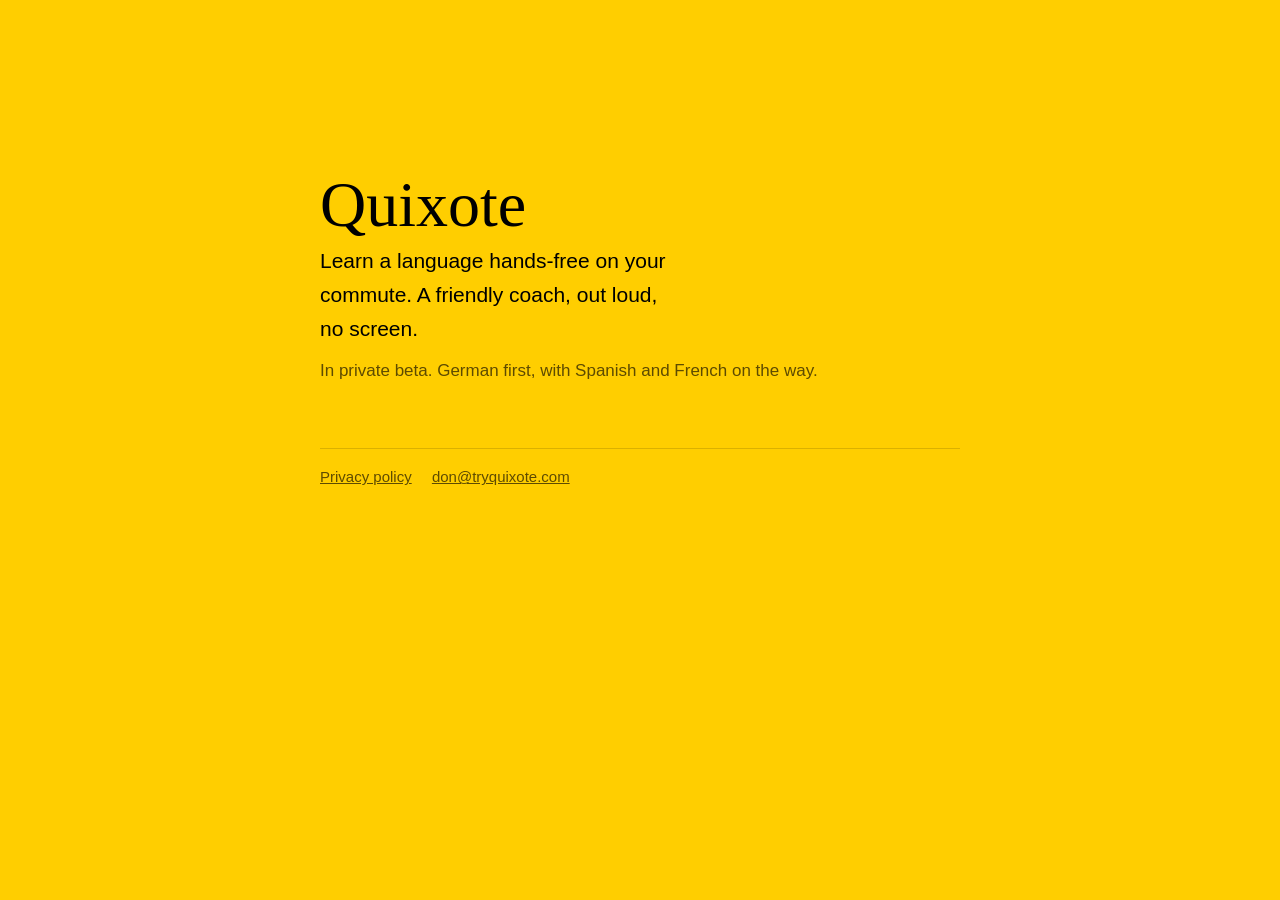
==== index.html @ da176c23 "Site: home page and privacy policy Co-Authored-By: Claude Opus 5.5 <noreply@anthropic.com> Claude-Se" ====
<!doctype html>
<html lang="en">
<head>
<meta charset="utf-8">
<meta name="viewport" content="width=device-width, initial-scale=1">
<title>Quixote</title>
<meta name="description" content="Learn a language hands-free on your commute.">
<link rel="stylesheet" href="/style.css">
</head>
<body>
<main class="page hero">
  <h1>Quixote</h1>
  <p class="lede">Learn a language hands-free on your commute. A friendly coach, out loud, no screen.</p>
  <p class="muted">In private beta. German first, with Spanish and French on the way.</p>
  <footer>
    <a href="/privacy/">Privacy policy</a>
    <a href="mailto:don@tryquixote.com">don@tryquixote.com</a>
  </footer>
</main>
</body>
</html>
---- style.css ----
:root { --bg: #FFCE00; --ink: #000; --muted: #5E4B00; --line: rgba(0,0,0,0.14); }
* { box-sizing: border-box; }
body { margin: 0; background: var(--bg); color: var(--ink); font: 17px/1.6 -apple-system, BlinkMacSystemFont, "Segoe UI", Helvetica, Arial, sans-serif; }
.page { max-width: 680px; margin: 0 auto; padding: 48px 20px 80px; }
h1 { font-family: Georgia, "Times New Roman", serif; font-weight: 400; font-size: 44px; line-height: 1.1; margin: 8px 0 4px; }
h2 { font-size: 19px; margin: 36px 0 6px; padding-top: 18px; border-top: 1px solid var(--line); }
p, li { margin: 0 0 12px; }
ul { padding-left: 20px; }
a { color: var(--ink); }
.muted { color: var(--muted); }
.back { display: inline-block; color: var(--muted); text-decoration: none; margin-bottom: 18px; }
.hero { padding-top: 18vh; }
.hero h1 { font-size: 64px; }
.lede { font-size: 21px; max-width: 30ch; }
footer { margin-top: 64px; padding-top: 16px; border-top: 1px solid var(--line); color: var(--muted); font-size: 15px; }
footer a { color: var(--muted); margin-right: 16px; }
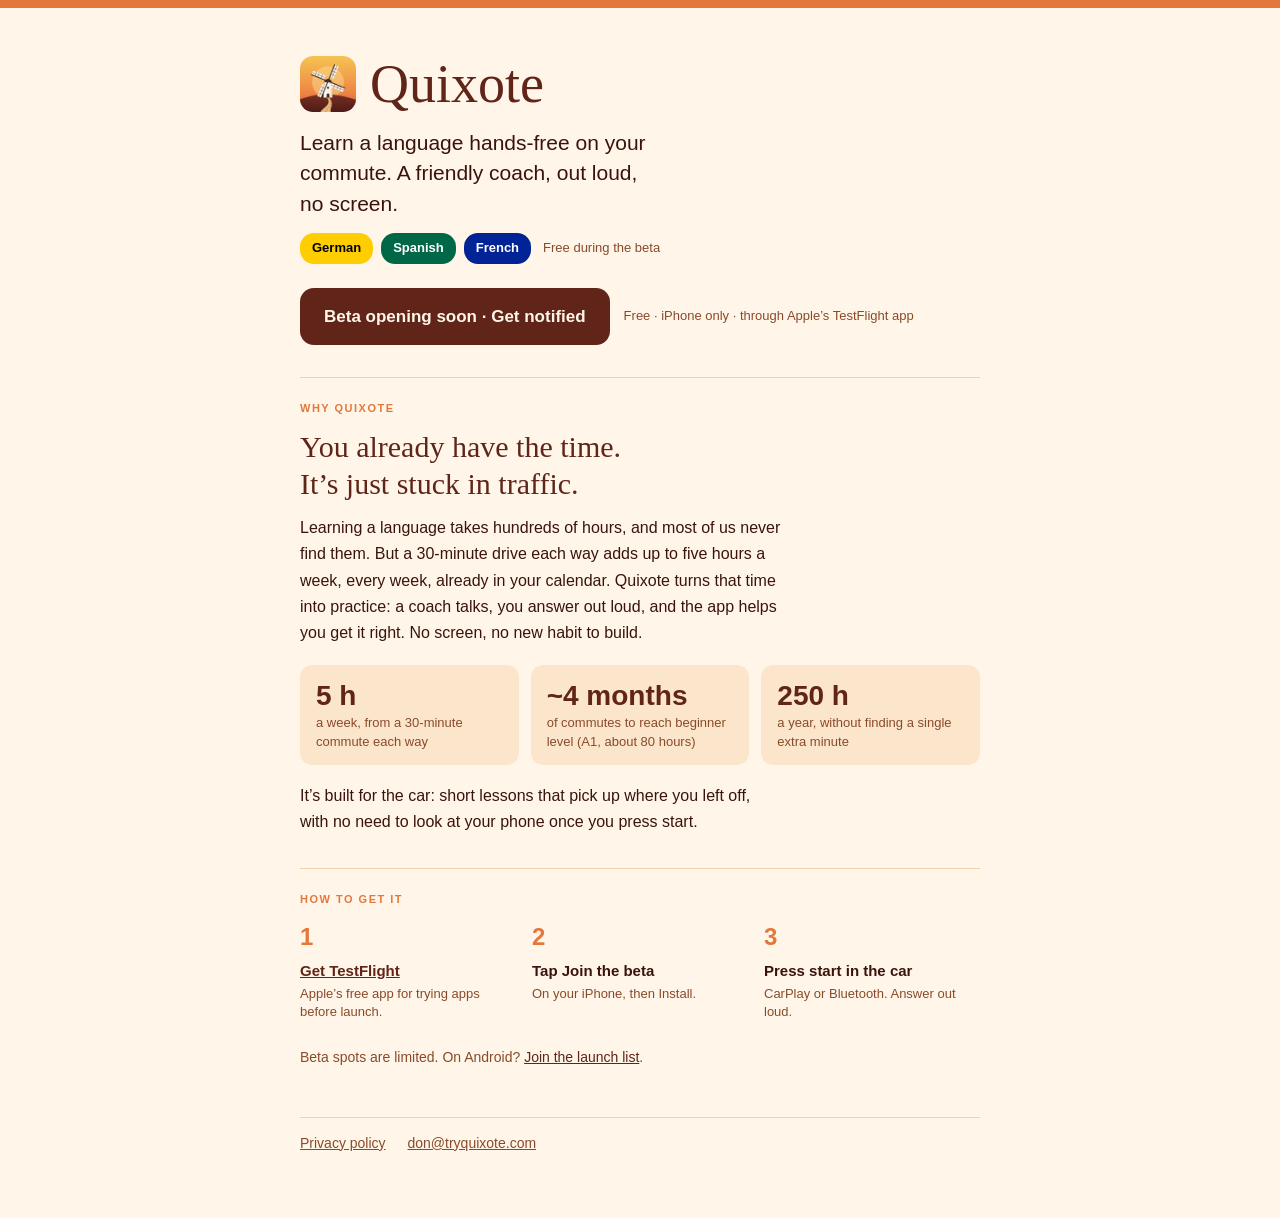
==== commit e0848758: "Site: sunset brand palette from the app icon, Why Quixote section, beta CTA (launch list until TestF" ====
--- a/index.html
+++ b/index.html
@@ -3,15 +3,59 @@
 <head>
 <meta charset="utf-8">
 <meta name="viewport" content="width=device-width, initial-scale=1">
-<title>Quixote</title>
-<meta name="description" content="Learn a language hands-free on your commute.">
+<title>Quixote · Learn a language on your commute</title>
+<meta name="description" content="Learn a language hands-free on your commute. A friendly coach, out loud, no screen. German, Spanish and French.">
+<meta property="og:title" content="Quixote">
+<meta property="og:description" content="Learn a language hands-free on your commute.">
+<meta property="og:image" content="https://tryquixote.com/icon.png">
+<meta name="theme-color" content="#FFF6E9">
+<link rel="icon" href="/favicon.png">
+<link rel="apple-touch-icon" href="/apple-touch-icon.png">
 <link rel="stylesheet" href="/style.css">
 </head>
 <body>
-<main class="page hero">
-  <h1>Quixote</h1>
+<main class="page">
+  <div class="brand">
+    <img src="/icon.png" alt="">
+    <p class="brand-name">Quixote</p>
+  </div>
   <p class="lede">Learn a language hands-free on your commute. A friendly coach, out loud, no screen.</p>
-  <p class="muted">In private beta. German first, with Spanish and French on the way.</p>
+  <div class="chips">
+    <span class="chip de">German</span>
+    <span class="chip es">Spanish</span>
+    <span class="chip fr">French</span>
+    <span class="chip-note">Free during the beta</span>
+  </div>
+
+  <!-- BETA LINK: once Apple approves, set href to the TestFlight public link and the text to "Join the iPhone beta". -->
+  <div class="cta">
+    <a class="button" href="https://tally.so/r/Z9oGxv">Beta opening soon · Get notified</a>
+    <span class="cta-note">Free · iPhone only · through Apple’s TestFlight app</span>
+  </div>
+
+  <section class="section">
+    <p class="eyebrow">WHY QUIXOTE</p>
+    <p class="headline">You already have the time. It’s just stuck in traffic.</p>
+    <p class="body">Learning a language takes hundreds of hours, and most of us never find them. But a 30-minute drive each way adds up to five hours a week, every week, already in your calendar. Quixote turns that time into practice: a coach talks, you answer out loud, and the app helps you get it right. No screen, no new habit to build.</p>
+    <div class="stats">
+      <div class="stat"><b>5 h</b><span>a week, from a 30-minute commute each way</span></div>
+      <div class="stat"><b>~4 months</b><span>of commutes to reach beginner level (A1, about 80 hours)</span></div>
+      <div class="stat"><b>250 h</b><span>a year, without finding a single extra minute</span></div>
+    </div>
+    <p class="body">It’s built for the car: short lessons that pick up where you left off, with no need to look at your phone once you press start.</p>
+  </section>
+
+  <section class="section">
+    <p class="eyebrow">HOW TO GET IT</p>
+    <div class="steps">
+      <div class="step"><b>1</b><strong><a href="https://apps.apple.com/app/testflight/id899247664">Get TestFlight</a></strong><span>Apple’s free app for trying apps before launch.</span></div>
+      <div class="step"><b>2</b><strong>Tap Join the beta</strong><span>On your iPhone, then Install.</span></div>
+      <div class="step"><b>3</b><strong>Press start in the car</strong><span>CarPlay or Bluetooth. Answer out loud.</span></div>
+    </div>
+  </section>
+
+  <p class="small">Beta spots are limited. On Android? <a href="https://tally.so/r/Z9oGxv">Join the launch list</a>.</p>
+
   <footer>
     <a href="/privacy/">Privacy policy</a>
     <a href="mailto:don@tryquixote.com">don@tryquixote.com</a>
--- a/style.css
+++ b/style.css
@@ -1,16 +1,67 @@
-:root { --bg: #FFCE00; --ink: #000; --muted: #5E4B00; --line: rgba(0,0,0,0.14); }
+/* Quixote brand: the app icon's sunset. Course colors appear only on the language chips. */
+:root {
+  --bg: #FFF6E9;
+  --ink: #3A140C;
+  --maroon: #602418;
+  --orange: #E4783C;
+  --muted: #8A4A2A;
+  --line: #F0D2AE;
+  --tile: #FBE6CC;
+}
 * { box-sizing: border-box; }
-body { margin: 0; background: var(--bg); color: var(--ink); font: 17px/1.6 -apple-system, BlinkMacSystemFont, "Segoe UI", Helvetica, Arial, sans-serif; }
-.page { max-width: 680px; margin: 0 auto; padding: 48px 20px 80px; }
-h1 { font-family: Georgia, "Times New Roman", serif; font-weight: 400; font-size: 44px; line-height: 1.1; margin: 8px 0 4px; }
+body {
+  margin: 0;
+  background: var(--bg);
+  color: var(--ink);
+  font: 17px/1.6 -apple-system, BlinkMacSystemFont, "Segoe UI", Helvetica, Arial, sans-serif;
+  border-top: 8px solid var(--orange);
+}
+.page { max-width: 720px; margin: 0 auto; padding: 48px 20px 64px; }
+a { color: var(--maroon); }
+h1, .brand-name { font-family: Georgia, "Times New Roman", serif; font-weight: 400; color: var(--maroon); }
+h1 { font-size: 44px; line-height: 1.1; margin: 8px 0 4px; }
 h2 { font-size: 19px; margin: 36px 0 6px; padding-top: 18px; border-top: 1px solid var(--line); }
 p, li { margin: 0 0 12px; }
 ul { padding-left: 20px; }
-a { color: var(--ink); }
 .muted { color: var(--muted); }
 .back { display: inline-block; color: var(--muted); text-decoration: none; margin-bottom: 18px; }
-.hero { padding-top: 18vh; }
-.hero h1 { font-size: 64px; }
-.lede { font-size: 21px; max-width: 30ch; }
-footer { margin-top: 64px; padding-top: 16px; border-top: 1px solid var(--line); color: var(--muted); font-size: 15px; }
-footer a { color: var(--muted); margin-right: 16px; }
+
+/* Home */
+.brand { display: flex; align-items: center; gap: 14px; margin-bottom: 16px; }
+.brand img { width: 56px; height: 56px; border-radius: 13px; }
+.brand-name { font-size: 54px; line-height: 1; margin: 0; }
+.lede { font-size: 21px; line-height: 1.45; max-width: 30ch; margin-bottom: 14px; }
+.chips { display: flex; flex-wrap: wrap; gap: 8px; align-items: center; margin-bottom: 24px; }
+.chip { font-size: 13px; font-weight: 600; padding: 5px 12px; border-radius: 14px; }
+.chip.de { background: #FFCE00; color: #000; }
+.chip.es { background: #006847; color: #fff; }
+.chip.fr { background: #002395; color: #fff; }
+.chip-note { font-size: 13px; color: var(--muted); padding-left: 4px; }
+.cta { display: flex; flex-wrap: wrap; align-items: center; gap: 14px; }
+.button {
+  display: inline-block; background: var(--maroon); color: var(--bg); text-decoration: none;
+  border-radius: 14px; padding: 15px 24px; font-size: 17px; font-weight: 600;
+}
+.button:hover { background: #4A1A10; }
+.cta-note { font-size: 13px; color: var(--muted); }
+.section { border-top: 1px solid var(--line); margin-top: 32px; padding-top: 22px; }
+.eyebrow { font-size: 11px; letter-spacing: 1.5px; font-weight: 600; color: var(--orange); margin: 0 0 10px; }
+.headline { font-family: Georgia, "Times New Roman", serif; font-size: 30px; line-height: 1.25; color: var(--maroon); max-width: 24ch; margin: 0 0 12px; }
+.body { max-width: 54ch; font-size: 16px; line-height: 1.65; }
+.stats { display: grid; grid-template-columns: repeat(auto-fit, minmax(160px, 1fr)); gap: 12px; margin: 18px 0; }
+.stat { background: var(--tile); border-radius: 12px; padding: 14px 16px; }
+.stat b { display: block; font-size: 28px; font-weight: 600; color: var(--maroon); line-height: 1.2; }
+.stat span { font-size: 13px; color: var(--muted); line-height: 1.4; display: block; margin-top: 2px; }
+.steps { display: grid; grid-template-columns: repeat(auto-fit, minmax(170px, 1fr)); gap: 16px; }
+.step b { display: block; font-size: 24px; color: var(--orange); }
+.step strong { display: block; font-size: 15px; margin: 2px 0; }
+.step span { font-size: 13px; color: var(--muted); line-height: 1.45; display: block; }
+.small { font-size: 14px; color: var(--muted); margin-top: 24px; }
+footer { margin-top: 48px; padding-top: 14px; border-top: 1px solid var(--line); color: var(--muted); font-size: 14px; }
+footer a { color: var(--muted); margin-right: 18px; }
+@media (max-width: 480px) {
+  .brand-name { font-size: 44px; }
+  .brand img { width: 46px; height: 46px; }
+  .lede { font-size: 19px; }
+  .headline { font-size: 26px; }
+}
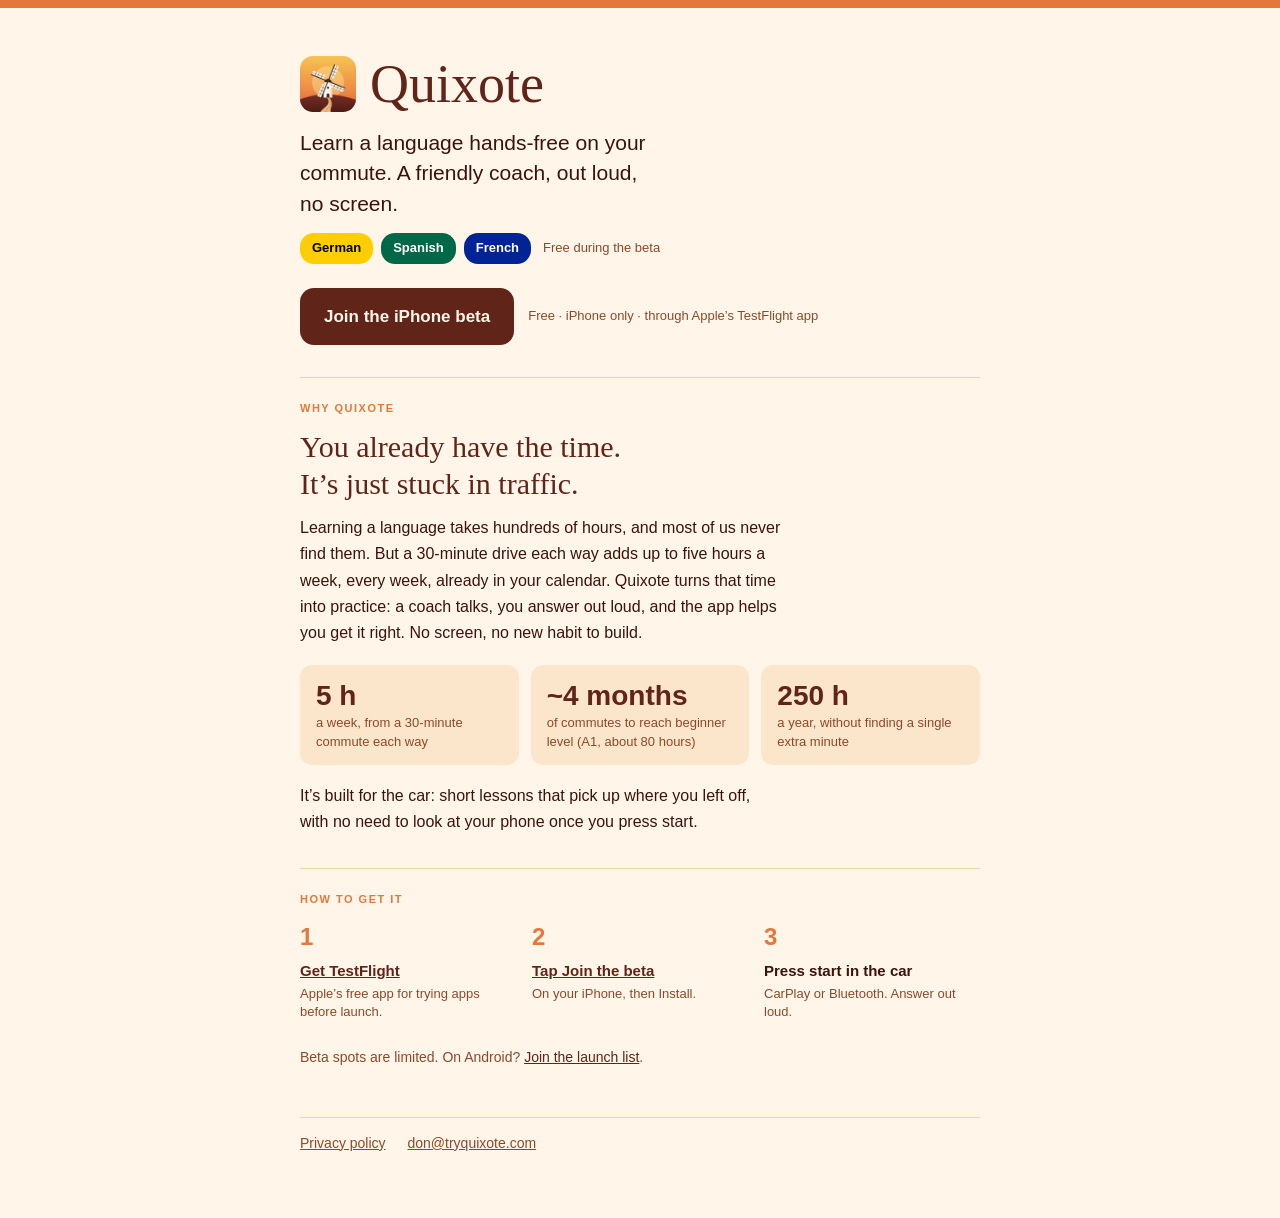
==== commit 213778af: "Homepage: link Join the iPhone beta to the TestFlight public link" ====
--- a/index.html
+++ b/index.html
@@ -27,9 +27,8 @@
     <span class="chip-note">Free during the beta</span>
   </div>
 
-  <!-- BETA LINK: once Apple approves, set href to the TestFlight public link and the text to "Join the iPhone beta". -->
   <div class="cta">
-    <a class="button" href="https://tally.so/r/Z9oGxv">Beta opening soon · Get notified</a>
+    <a class="button" href="https://testflight.apple.com/join/cpmCqY84">Join the iPhone beta</a>
     <span class="cta-note">Free · iPhone only · through Apple’s TestFlight app</span>
   </div>
 
@@ -49,7 +48,7 @@
     <p class="eyebrow">HOW TO GET IT</p>
     <div class="steps">
       <div class="step"><b>1</b><strong><a href="https://apps.apple.com/app/testflight/id899247664">Get TestFlight</a></strong><span>Apple’s free app for trying apps before launch.</span></div>
-      <div class="step"><b>2</b><strong>Tap Join the beta</strong><span>On your iPhone, then Install.</span></div>
+      <div class="step"><b>2</b><strong><a href="https://testflight.apple.com/join/cpmCqY84">Tap Join the beta</a></strong><span>On your iPhone, then Install.</span></div>
       <div class="step"><b>3</b><strong>Press start in the car</strong><span>CarPlay or Bluetooth. Answer out loud.</span></div>
     </div>
   </section>
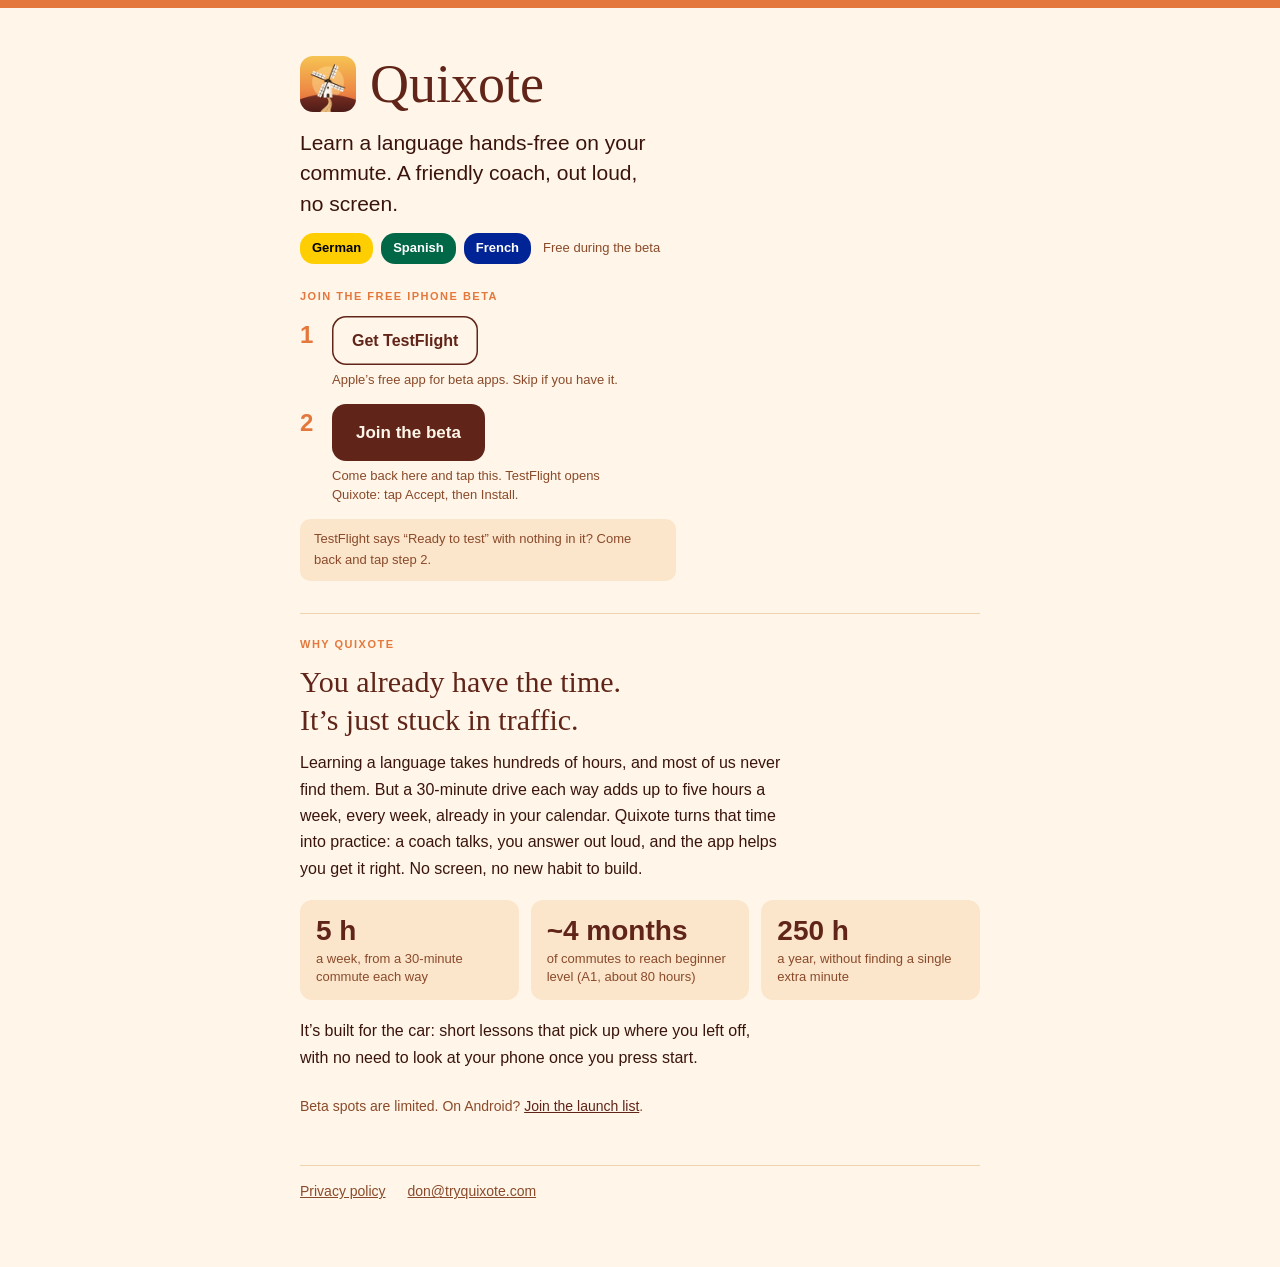
==== commit 85d38fa4: "Put the TestFlight join steps at the top of the home page Testers who installed TestFlight first and" ====
--- a/index.html
+++ b/index.html
@@ -12,6 +12,31 @@
 <link rel="icon" href="/favicon.png">
 <link rel="apple-touch-icon" href="/apple-touch-icon.png">
 <link rel="stylesheet" href="/style.css">
+<script>
+!function(t,e){var o,n,p,r;e.__SV||(window.posthog=e,e._i=[],e.init=function(i,s,a){function g(t,e){var o=e.split(".");2==o.length&&(t=t[o[0]],e=o[1]),t[e]=function(){t.push([e].concat(Array.prototype.slice.call(arguments,0)))}}(p=t.createElement("script")).type="text/javascript",p.crossOrigin="anonymous",p.async=!0,p.src=s.api_host.replace(".i.posthog.com","-assets.i.posthog.com")+"/static/array.js",(r=t.getElementsByTagName("script")[0]).parentNode.insertBefore(p,r);var u=e;for(void 0!==a?u=e[a]=[]:a="posthog",u.people=u.people||[],u.toString=function(t){var e="posthog";return"posthog"!==a&&(e+="."+a),t||(e+=" (stub)"),e},u.people.toString=function(){return u.toString(1)+".people (stub)"},o="capture identify alias people.set people.set_once set_config register register_once unregister opt_out_capturing has_opted_out_capturing opt_in_capturing reset".split(" "),n=0;n<o.length;n++)g(u,o[n]);e._i.push([i,s,a])},e.__SV=1)}(document,window.posthog||[]);
+// Cookieless: nothing is stored in the browser, so each visit counts on its own.
+posthog.init('phc_tbbDS4yvVKEzCw4Qt7cYKvXrkmRtzE3b4XZtyAKqno43', {
+  api_host: 'https://us.i.posthog.com',
+  persistence: 'memory',
+  person_profiles: 'identified_only',
+  autocapture: false,
+  capture_pageview: true,
+  capture_pageleave: false,
+  disable_session_recording: true,
+  disable_surveys: true,
+  advanced_disable_feature_flags: true
+});
+posthog.register({ source: 'website' });
+document.addEventListener('click', function (e) {
+  var a = e.target.closest && e.target.closest('a[href]');
+  if (!a) return;
+  var h = a.href, ev = null;
+  if (h.indexOf('testflight.apple.com/join') > -1) ev = 'site_beta_clicked';
+  else if (h.indexOf('apps.apple.com/app/testflight') > -1) ev = 'site_testflight_app_clicked';
+  else if (h.indexOf('tally.so') > -1) ev = 'site_launch_list_clicked';
+  if (ev) posthog.capture(ev, { link_text: (a.textContent || '').trim().slice(0, 60), path: location.pathname }, { transport: 'sendBeacon' });
+});
+</script>
 </head>
 <body>
 <main class="page">
@@ -27,9 +52,17 @@
     <span class="chip-note">Free during the beta</span>
   </div>
 
-  <div class="cta">
-    <a class="button" href="https://testflight.apple.com/join/cpmCqY84">Join the iPhone beta</a>
-    <span class="cta-note">Free · iPhone only · through Apple’s TestFlight app</span>
+  <div class="join">
+    <p class="eyebrow">JOIN THE FREE IPHONE BETA</p>
+    <div class="join-step">
+      <b>1</b>
+      <div><a class="button secondary" href="https://apps.apple.com/app/testflight/id899247664">Get TestFlight</a><span>Apple’s free app for beta apps. Skip if you have it.</span></div>
+    </div>
+    <div class="join-step">
+      <b>2</b>
+      <div><a class="button" href="https://testflight.apple.com/join/cpmCqY84">Join the beta</a><span>Come back here and tap this. TestFlight opens Quixote: tap Accept, then Install.</span></div>
+    </div>
+    <p class="join-tip">TestFlight says “Ready to test” with nothing in it? Come back and tap step 2.</p>
   </div>
 
   <section class="section">
@@ -44,15 +77,6 @@
     <p class="body">It’s built for the car: short lessons that pick up where you left off, with no need to look at your phone once you press start.</p>
   </section>
 
-  <section class="section">
-    <p class="eyebrow">HOW TO GET IT</p>
-    <div class="steps">
-      <div class="step"><b>1</b><strong><a href="https://apps.apple.com/app/testflight/id899247664">Get TestFlight</a></strong><span>Apple’s free app for trying apps before launch.</span></div>
-      <div class="step"><b>2</b><strong><a href="https://testflight.apple.com/join/cpmCqY84">Tap Join the beta</a></strong><span>On your iPhone, then Install.</span></div>
-      <div class="step"><b>3</b><strong>Press start in the car</strong><span>CarPlay or Bluetooth. Answer out loud.</span></div>
-    </div>
-  </section>
-
   <p class="small">Beta spots are limited. On Android? <a href="https://tally.so/r/Z9oGxv">Join the launch list</a>.</p>
 
   <footer>
--- a/style.css
+++ b/style.css
@@ -44,6 +44,13 @@
 }
 .button:hover { background: #4A1A10; }
 .cta-note { font-size: 13px; color: var(--muted); }
+.join { margin-top: 4px; }
+.join-step { display: flex; gap: 14px; align-items: flex-start; margin-bottom: 14px; }
+.join-step > b { font-size: 24px; color: var(--orange); line-height: 1.6; width: 18px; }
+.join-step span { display: block; font-size: 13px; color: var(--muted); line-height: 1.45; margin-top: 6px; max-width: 40ch; }
+.button.secondary { background: transparent; color: var(--maroon); box-shadow: inset 0 0 0 1.5px var(--maroon); padding: 12px 20px; font-size: 16px; }
+.button.secondary:hover { background: var(--tile); }
+.join-tip { font-size: 13px; color: var(--muted); background: var(--tile); border-radius: 10px; padding: 10px 14px; max-width: 52ch; }
 .section { border-top: 1px solid var(--line); margin-top: 32px; padding-top: 22px; }
 .eyebrow { font-size: 11px; letter-spacing: 1.5px; font-weight: 600; color: var(--orange); margin: 0 0 10px; }
 .headline { font-family: Georgia, "Times New Roman", serif; font-size: 30px; line-height: 1.25; color: var(--maroon); max-width: 24ch; margin: 0 0 12px; }
